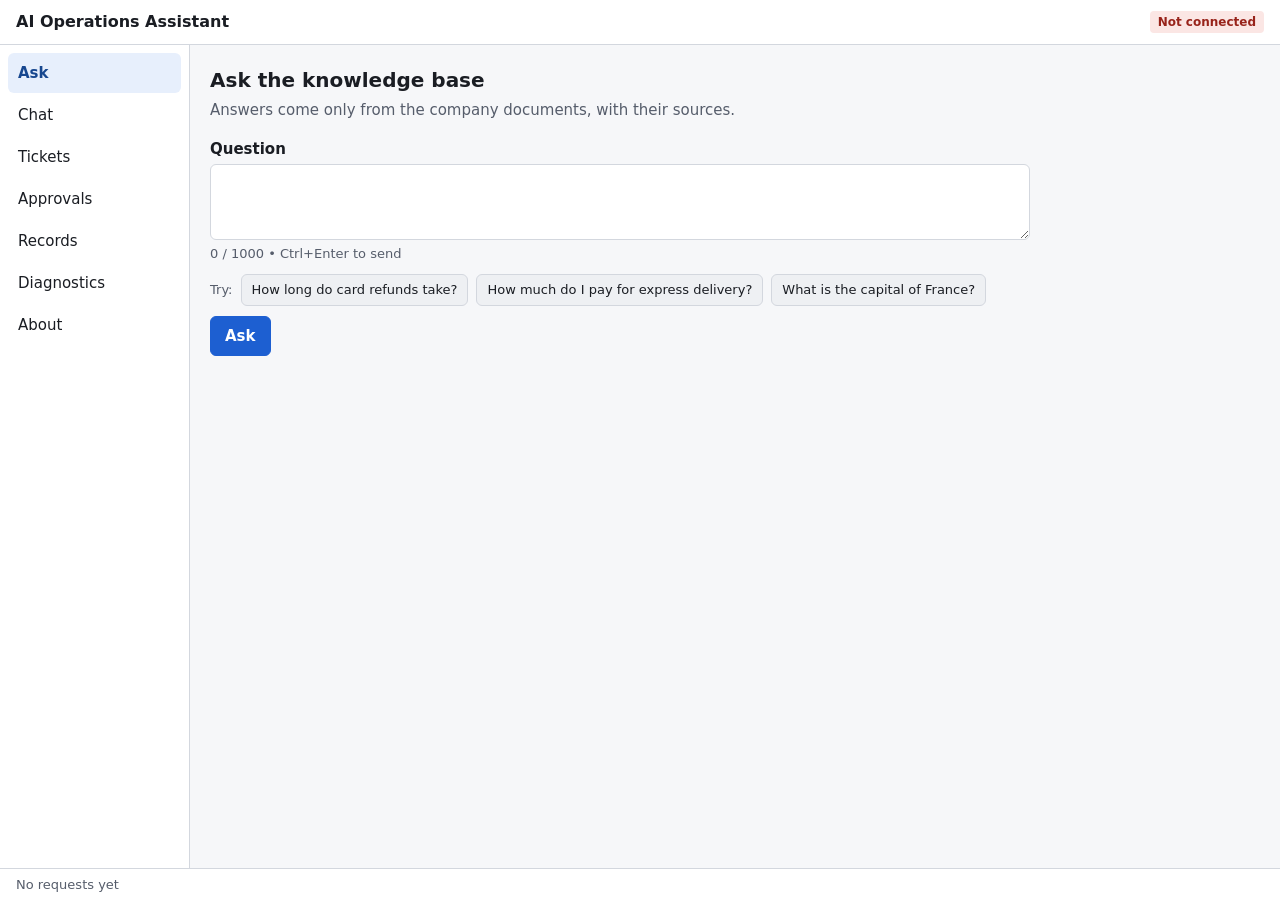
==== src/ai_ops/ui/index.html @ 838ae0fa "feat(frontend): add simple web interface and usage demo video" ====
<!doctype html>
<!--
  The page shell of the web interface.
  Why: The structure stays here, and app.js fills in each page, so that the page can be read at a
  glance. The Content-Security-Policy tells the browser to load and run only this app's own files,
  which limits the damage if untrusted text ever got treated as markup.
  Used by: the API, which serves it at /ui/.
-->
<html lang="en">
  <head>
    <meta charset="utf-8" />
    <meta name="viewport" content="width=device-width, initial-scale=1" />
    <meta
      http-equiv="Content-Security-Policy"
      content="default-src 'self'; base-uri 'none'; form-action 'none'; object-src 'none'"
    />
    <title>AI Operations Assistant</title>
    <link rel="stylesheet" href="style.css" />
  </head>
  <body>
    <a class="skip-link" href="#page">Skip to content</a>
    <header class="top-bar">
      <h1>AI Operations Assistant</h1>
      <p id="connection" class="badge" role="status">Connecting…</p>
    </header>
    <p id="mock-notice" class="notice notice-warning" hidden>
      <strong>Mock provider.</strong> Answers only repeat your text, so they are not real. Retrieval,
      tools, and approvals are real.
    </p>
    <div class="layout">
      <nav class="side-nav" aria-label="Pages">
        <ul id="navigation"></ul>
      </nav>
      <main id="page" class="page" tabindex="-1"></main>
    </div>
    <footer class="status-bar" id="last-request" aria-live="polite">No requests yet</footer>
    <dialog id="confirm-dialog" class="dialog" aria-labelledby="confirm-title">
      <h2 id="confirm-title"></h2>
      <p id="confirm-detail" class="preserve-lines"></p>
      <div class="actions">
        <button type="button" id="confirm-cancel" class="button">Go back</button>
        <button type="button" id="confirm-accept" class="button button-primary"></button>
      </div>
    </dialog>
    <script src="app.js" type="module"></script>
  </body>
</html>
---- src/ai_ops/ui/style.css ----
/*
  Styles for the web interface.
  Why: Plain CSS with colour variables, so that light and dark themes share one set of rules. Status
  is never shown by colour alone: each status also has a text label. The look is a calm work tool,
  with no decoration, as `docs/UI_UX_DESIGN.md` asks.
  Used by: index.html.
*/

:root {
  color-scheme: light dark;
  --bg: #f6f7f9;
  --surface: #ffffff;
  --surface-alt: #eef0f3;
  --border: #d3d7de;
  --text: #1a1d23;
  --text-muted: #565d6b;
  --accent: #1d5fd1;
  --accent-text: #ffffff;
  --info-bg: #e7effc;
  --info-text: #17478f;
  --warning-bg: #fdf1d6;
  --warning-text: #6f4a00;
  --error-bg: #fbe6e4;
  --error-text: #98231a;
  --success-bg: #e2f4e6;
  --success-text: #1b6030;
  --radius: 6px;
  --mono: ui-monospace, "Cascadia Mono", Consolas, Menlo, monospace;
}

@media (prefers-color-scheme: dark) {
  :root {
    --bg: #14161a;
    --surface: #1d2026;
    --surface-alt: #272b33;
    --border: #3a3f4a;
    --text: #e9ebef;
    --text-muted: #a6adba;
    --accent: #79a9f5;
    --accent-text: #0d1420;
    --info-bg: #1b2c47;
    --info-text: #b4cffa;
    --warning-bg: #3d2f10;
    --warning-text: #f3d48f;
    --error-bg: #431f1c;
    --error-text: #f7bcb6;
    --success-bg: #173322;
    --success-text: #a9e2bb;
  }
}

* {
  box-sizing: border-box;
}

html,
body {
  height: 100%;
}

body {
  margin: 0;
  display: flex;
  flex-direction: column;
  background: var(--bg);
  color: var(--text);
  font: 15px/1.5 system-ui, -apple-system, "Segoe UI", Roboto, sans-serif;
}

h1 {
  margin: 0;
  font-size: 16px;
}

h2 {
  margin: 0 0 4px;
  font-size: 20px;
}

h3 {
  margin: 0;
  font-size: 15px;
}

p {
  margin: 0;
}

:focus-visible {
  outline: 2px solid var(--accent);
  outline-offset: 2px;
}

.skip-link {
  position: absolute;
  left: 8px;
  top: -60px;
  padding: 8px 12px;
  background: var(--surface);
  color: var(--text);
}

.skip-link:focus {
  top: 8px;
}

.top-bar {
  display: flex;
  flex-wrap: wrap;
  align-items: center;
  justify-content: space-between;
  gap: 8px;
  padding: 10px 16px;
  background: var(--surface);
  border-bottom: 1px solid var(--border);
}

.layout {
  flex: 1;
  min-height: 0;
  display: grid;
  grid-template-columns: 190px minmax(0, 1fr);
}

.side-nav {
  background: var(--surface);
  border-right: 1px solid var(--border);
  overflow: auto;
}

.side-nav ul {
  list-style: none;
  margin: 0;
  padding: 8px;
  display: flex;
  flex-direction: column;
  gap: 2px;
}

.nav-button {
  width: 100%;
  min-height: 40px;
  display: flex;
  align-items: center;
  justify-content: space-between;
  gap: 8px;
  padding: 8px 10px;
  background: none;
  border: 0;
  border-radius: var(--radius);
  color: inherit;
  font: inherit;
  text-align: left;
  white-space: nowrap;
  cursor: pointer;
}

.nav-button:hover {
  background: var(--surface-alt);
}

.nav-button[aria-current="page"] {
  background: var(--info-bg);
  color: var(--info-text);
  font-weight: 600;
}

.count {
  min-width: 22px;
  padding: 0 6px;
  background: var(--warning-bg);
  color: var(--warning-text);
  border-radius: 11px;
  font-size: 12px;
  font-weight: 600;
  text-align: center;
}

.page {
  padding: 20px;
  overflow: auto;
  outline: none;
}

.page > * {
  max-width: 820px;
}

.lead {
  margin-bottom: 16px;
  color: var(--text-muted);
}

.status-bar {
  padding: 6px 16px;
  background: var(--surface);
  border-top: 1px solid var(--border);
  color: var(--text-muted);
  font-size: 13px;
  overflow-wrap: anywhere;
}

.form {
  display: flex;
  flex-direction: column;
  gap: 10px;
  margin-bottom: 16px;
}

.field {
  display: flex;
  flex-direction: column;
  gap: 4px;
}

label {
  font-weight: 600;
}

input,
textarea {
  width: 100%;
  padding: 8px 10px;
  background: var(--surface);
  color: var(--text);
  border: 1px solid var(--border);
  border-radius: var(--radius);
  font: inherit;
}

textarea {
  min-height: 76px;
  resize: vertical;
}

.hint {
  color: var(--text-muted);
  font-size: 13px;
}

.actions,
.examples {
  display: flex;
  flex-wrap: wrap;
  align-items: center;
  gap: 8px;
}

.button {
  min-height: 40px;
  padding: 8px 14px;
  background: var(--surface);
  color: var(--text);
  border: 1px solid var(--border);
  border-radius: var(--radius);
  font: inherit;
  cursor: pointer;
}

.button:hover:not(:disabled) {
  background: var(--surface-alt);
}

.button:disabled {
  opacity: 0.55;
  cursor: not-allowed;
}

.button-primary {
  background: var(--accent);
  border-color: var(--accent);
  color: var(--accent-text);
  font-weight: 600;
}

.button-primary:hover:not(:disabled) {
  background: var(--accent);
  filter: brightness(1.1);
}

.example {
  min-height: 32px;
  padding: 4px 10px;
  background: var(--surface-alt);
  border: 1px solid var(--border);
  border-radius: var(--radius);
  color: inherit;
  font: inherit;
  font-size: 13px;
  text-align: left;
  cursor: pointer;
}

.card {
  display: flex;
  flex-direction: column;
  gap: 10px;
  margin-bottom: 12px;
  padding: 14px;
  background: var(--surface);
  border: 1px solid var(--border);
  border-radius: var(--radius);
}

.card-head {
  display: flex;
  flex-wrap: wrap;
  align-items: center;
  justify-content: space-between;
  gap: 8px;
}

.card-user {
  background: var(--surface-alt);
}

.preserve-lines {
  white-space: pre-wrap;
  overflow-wrap: anywhere;
}

.badge {
  display: inline-block;
  padding: 2px 8px;
  border-radius: 4px;
  background: var(--surface-alt);
  color: var(--text-muted);
  font-size: 12px;
  font-weight: 600;
}

.badge-info {
  background: var(--info-bg);
  color: var(--info-text);
}

.badge-warning {
  background: var(--warning-bg);
  color: var(--warning-text);
}

.badge-error {
  background: var(--error-bg);
  color: var(--error-text);
}

.badge-success {
  background: var(--success-bg);
  color: var(--success-text);
}

.notice {
  padding: 10px 14px;
  border-radius: var(--radius);
}

body > .notice {
  border-radius: 0;
}

.page .notice {
  margin-bottom: 12px;
}

.notice-info {
  background: var(--info-bg);
  color: var(--info-text);
}

.notice-warning {
  background: var(--warning-bg);
  color: var(--warning-text);
}

.notice-error {
  background: var(--error-bg);
  color: var(--error-text);
}

.notice-success {
  background: var(--success-bg);
  color: var(--success-text);
}

.loading {
  display: flex;
  flex-wrap: wrap;
  align-items: center;
  gap: 10px;
  margin-bottom: 12px;
  color: var(--text-muted);
}

.spinner {
  width: 16px;
  height: 16px;
  border: 2px solid var(--border);
  border-top-color: var(--accent);
  border-radius: 50%;
  animation: spin 0.9s linear infinite;
}

@keyframes spin {
  to {
    transform: rotate(360deg);
  }
}

details {
  border-top: 1px solid var(--border);
  padding-top: 8px;
}

summary {
  cursor: pointer;
  overflow-wrap: anywhere;
}

code,
.mono {
  font-family: var(--mono);
  font-size: 13px;
  overflow-wrap: anywhere;
}

.facts {
  display: grid;
  grid-template-columns: max-content minmax(0, 1fr);
  gap: 4px 14px;
  margin: 0;
}

.facts dt {
  color: var(--text-muted);
}

.facts dd {
  margin: 0;
  overflow-wrap: anywhere;
}

.table-wrap {
  overflow-x: auto;
}

table {
  width: 100%;
  border-collapse: collapse;
  background: var(--surface);
  font-size: 14px;
}

th,
td {
  padding: 6px 10px;
  border: 1px solid var(--border);
  text-align: left;
  vertical-align: top;
}

th {
  background: var(--surface-alt);
}

.empty {
  padding: 16px;
  background: var(--surface);
  border: 1px dashed var(--border);
  border-radius: var(--radius);
  color: var(--text-muted);
}

.section-title {
  margin: 20px 0 8px;
  font-size: 16px;
}

.plain-list {
  margin: 0;
  padding-left: 20px;
}

.plain-list li {
  margin-bottom: 6px;
}

a {
  color: var(--accent);
}

.dialog {
  width: min(520px, calc(100vw - 32px));
  padding: 18px;
  background: var(--surface);
  color: var(--text);
  border: 1px solid var(--border);
  border-radius: var(--radius);
}

.dialog::backdrop {
  background: rgb(0 0 0 / 50%);
}

.dialog p {
  margin: 10px 0 16px;
  max-height: 45vh;
  overflow: auto;
}

.dialog .actions {
  justify-content: flex-end;
}

/* On a phone, the side navigation becomes a row that scrolls sideways. */
@media (max-width: 720px) {
  .layout {
    grid-template-columns: minmax(0, 1fr);
    grid-template-rows: auto minmax(0, 1fr);
  }

  .side-nav {
    border-right: 0;
    border-bottom: 1px solid var(--border);
  }

  .side-nav ul {
    flex-direction: row;
    overflow-x: auto;
  }

  .nav-button {
    width: auto;
  }

  .page {
    padding: 14px;
  }
}

@media (prefers-reduced-motion: reduce) {
  .spinner {
    animation: none;
  }
}
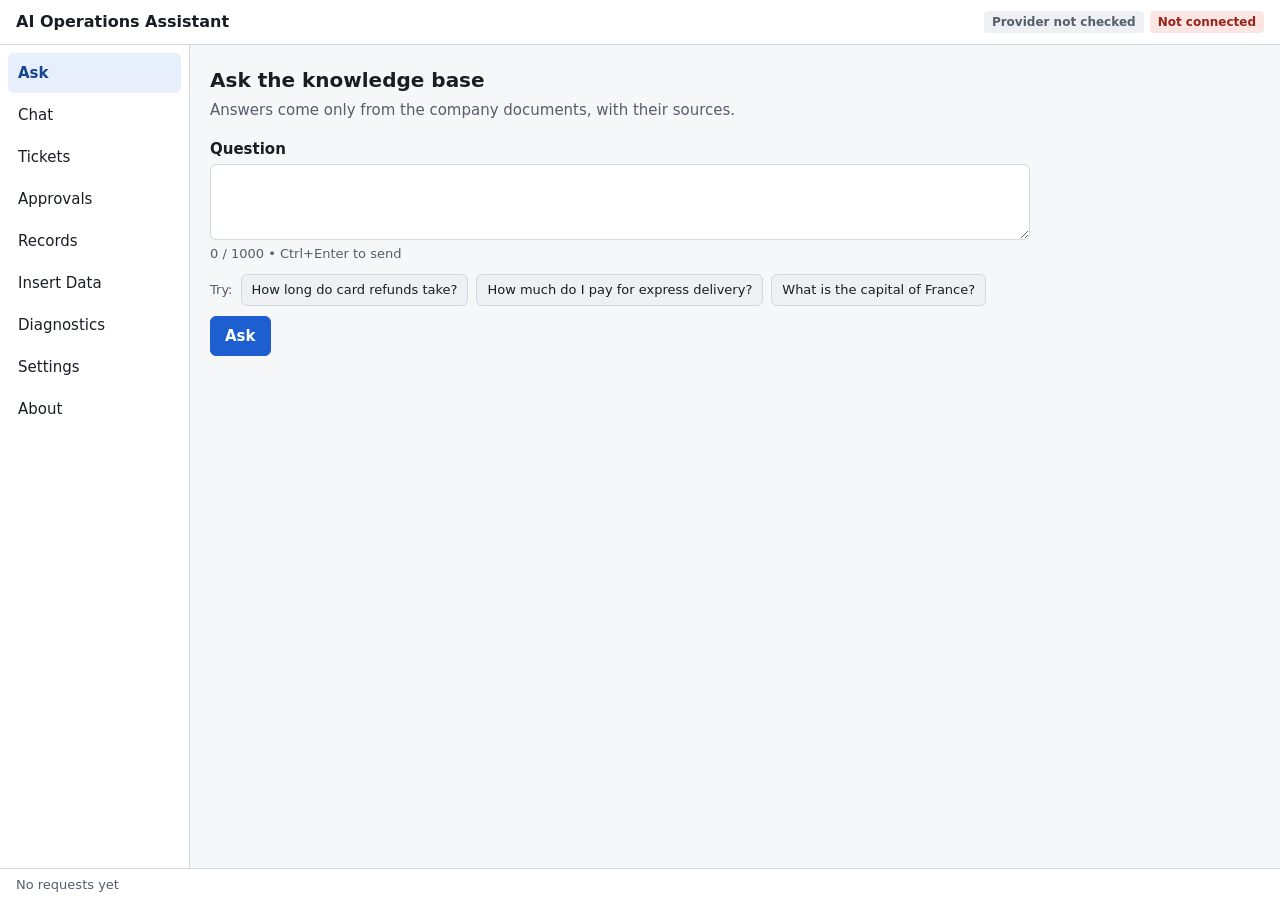
==== commit f1ccb91a: "feat(frontend): add insert data and llm settings pages Documents and orders can be added from the in" ====
--- a/src/ai_ops/ui/index.html
+++ b/src/ai_ops/ui/index.html
@@ -21,7 +21,10 @@
     <a class="skip-link" href="#page">Skip to content</a>
     <header class="top-bar">
       <h1>AI Operations Assistant</h1>
-      <p id="connection" class="badge" role="status">Connecting…</p>
+      <div class="status-group">
+        <p id="llm-status" class="badge" role="status">Provider not checked</p>
+        <p id="connection" class="badge" role="status">Connecting…</p>
+      </div>
     </header>
     <p id="mock-notice" class="notice notice-warning" hidden>
       <strong>Mock provider.</strong> Answers only repeat your text, so they are not real. Retrieval,
--- a/src/ai_ops/ui/style.css
+++ b/src/ai_ops/ui/style.css
@@ -115,6 +115,12 @@
   border-bottom: 1px solid var(--border);
 }
 
+.status-group {
+  display: flex;
+  flex-wrap: wrap;
+  gap: 6px;
+}
+
 .layout {
   flex: 1;
   min-height: 0;
@@ -218,6 +224,7 @@
 }
 
 input,
+select,
 textarea {
   width: 100%;
   padding: 8px 10px;
